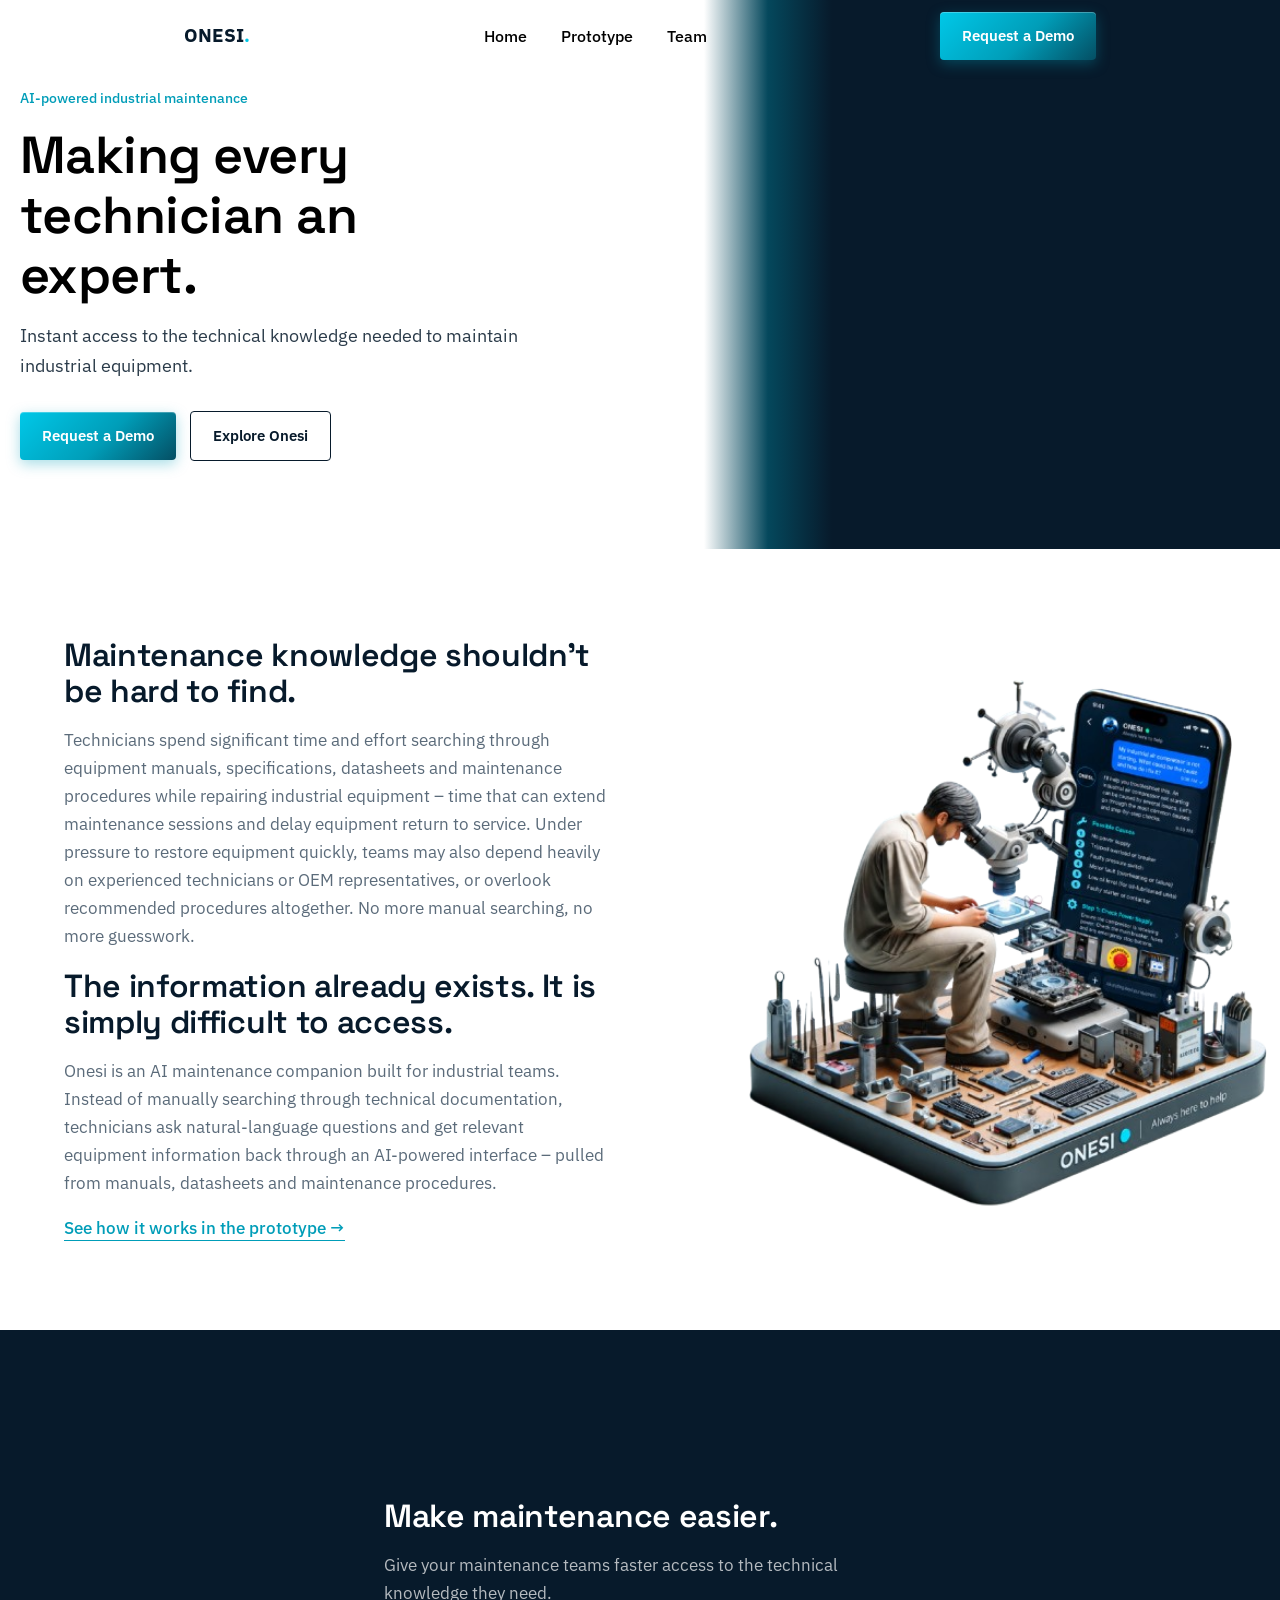
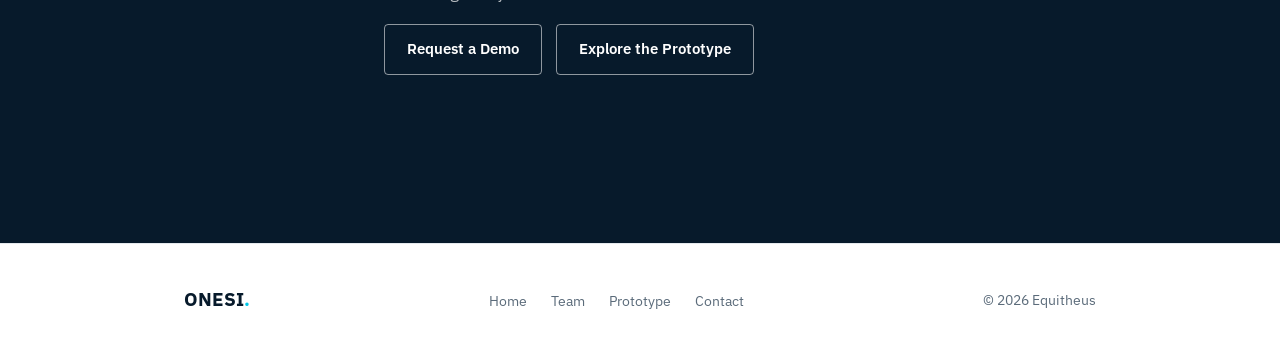
==== web/index.html @ 09b0ad9a "chore: scaffold project, move corpus and site, add config and manifest loader Co-Authored-By: Claude" ====
<!DOCTYPE html>
<html lang="en">
<head>
<meta charset="UTF-8">
<meta name="viewport" content="width=device-width, initial-scale=1.0">
<title>Onesi — AI-Powered Industrial Maintenance Intelligence</title>
<meta name="description" content="Onesi gives industrial maintenance teams instant access to the technical knowledge needed to maintain equipment, troubleshoot problems and work more efficiently.">
<link rel="preconnect" href="https://fonts.googleapis.com">
<link rel="preconnect" href="https://fonts.gstatic.com" crossorigin>
<link href="https://fonts.googleapis.com/css2?family=Space+Grotesk:wght@500;600;700&family=IBM+Plex+Sans:wght@400;500;600&display=swap" rel="stylesheet">
<link rel="stylesheet" href="assets/style.css">
</head>
<body>

<nav class="nav">
  <div class="nav-inner">
    <a href="index.html" class="brand">ONESI<span class="dot">.</span></a>
    <ul class="nav-links">
      <li><a href="index.html">Home</a></li>
      <li><a href="prototype.html">Prototype</a></li>
      <li><a href="team.html">Team</a></li>
    </ul>
    <div class="nav-cta">
      <a href="contact.html" class="btn btn-primary">Request a Demo</a>
      <button class="nav-toggle" aria-label="Toggle menu" aria-expanded="false"><span></span><span></span><span></span></button>
    </div>
  </div>
</nav>

<!-- HERO -->
<header class="hero">
  <div class="hero-media">
    <video src="hero-video.mp4" autoplay muted loop playsinline></video>
  </div>
  <div class="hero-scrim"></div>
  <div class="hero-content wide">
    <div class="hero-text">
      <span class="label">AI-powered industrial maintenance</span>
      <h1>Making every technician an expert.</h1>
      <p class="lede">Instant access to the technical knowledge needed to maintain industrial equipment.</p>
      <div class="btn-row">
        <a href="contact.html" class="btn btn-primary">Request a Demo</a>
        <a href="#solution" class="btn btn-outline-light">Explore Onesi</a>
      </div>
    </div>
  </div>
</header>

<!-- PROBLEM + SOLUTION -->
<section id="solution">
      <div class="col-left">
        <h2>Maintenance knowledge shouldn’t be hard to find.</h2>

        <p>Technicians spend significant time and effort searching through equipment manuals, specifications, datasheets and maintenance procedures while repairing industrial equipment – time that can extend maintenance sessions and delay equipment return to service. Under pressure to restore equipment quickly, teams may also depend heavily on experienced technicians or OEM representatives, or overlook recommended procedures altogether. No more manual searching, no more guesswork.</p>

        <h2>The information already exists. It is simply difficult to access.</h2>

        <p>Onesi is an AI maintenance companion built for industrial teams. Instead of manually searching through technical documentation, technicians ask natural-language questions and get relevant equipment information back through an AI-powered interface – pulled from manuals, datasheets and maintenance procedures.</p>

        <a href="prototype.html" class="text-link">See how it works in the prototype →</a>
    </div>

    <div class="col-right">
        <img src="helpline.png" alt="ONESI AI maintenance assistant">
    </div>
</section>

<!-- FINAL CTA -->
<section class="cta-band">
  <div class="col">
    <h2>Make maintenance easier.</h2>
    <p>Give your maintenance teams faster access to the technical knowledge they need.</p>
    <div class="btn-row">
      <a href="contact.html" class="btn btn-outline-light">Request a Demo</a>
      <a href="prototype.html" class="btn btn-outline-light">Explore the Prototype</a>
    </div>
  </div>
</section>

<footer>
  <div class="wide footer-row">
    <a href="index.html" class="brand">ONESI<span class="dot">.</span></a>
    <ul class="footer-links" style="display:flex; gap:24px; list-style:none; padding:0; margin:0;">
      <li><a href="index.html">Home</a></li>
      <li><a href="team.html">Team</a></li>
      <li><a href="prototype.html">Prototype</a></li>
      <li><a href="contact.html">Contact</a></li>
    </ul>
    <span class="footer-copy">© 2026 Equitheus</span>
  </div>
</footer>

<script src="assets/script.js"></script>
</body>
</html>
---- web/assets/style.css ----
/* ===========================================================
   EQUITHEUS / ONESI — simplified design system
=========================================================== */
:root{
  --navy: #071A2B;
  --steel: #5B6B7A;
  --white: #FFFFFF;
  --mist: #F6F8F9;
  --line: #E4E9ED;
  --cyan: #00C8E8;
  --cyan-deep: #009DB8;
  --orange: #FF8A00;

  --font-head: "Space Grotesk", "Segoe UI", sans-serif;
  --font-body: "IBM Plex Sans", "Segoe UI", sans-serif;

  --wide: 1040px;
  --content: 640px;
  --pad: clamp(24px, 6vw, 64px);
  --ease: cubic-bezier(.2,.7,.2,1);
}

*,*::before,*::after{ box-sizing: border-box; }
html{ scroll-behavior: smooth; }
@media (prefers-reduced-motion: reduce){
  html{ scroll-behavior: auto; }
  *{ animation-duration: .001ms !important; transition-duration: .001ms !important; }
}

body{
  margin:0;
  font-family: var(--font-body);
  color: var(--navy);
  background: var(--white);
  -webkit-font-smoothing: antialiased;
  line-height: 1.65;
  font-size: 17px;
}

h1,h2,h3{
  font-family: var(--font-head);
  color: var(--navy);
  margin: 0 0 .5em;
  line-height: 1.15;
  font-weight: 600;
  letter-spacing: -.01em;
}

p{ margin: 0 0 1em; color: var(--steel); }
a{ color: inherit; text-decoration: none;  }
img{ max-width: 100%; display:block; }
button{ font-family: inherit; }
ul{ margin:0; padding:0; ;}
li{ list-style: none;  }

.wide{ max-width: var(--wide); margin: 0 auto; padding: 0 var(--pad); }
.col{ max-width: var(--content); margin: 0 auto; padding: 0 var(--pad); }
.col-left{ max-width: 780px; margin: 0; padding: 0 var(--pad);  }

section{ padding: 88px 0; }
@media (max-width: 640px){ section{ padding: 56px 0; } }

.section-alt{ background: var(--mist); }
.rule{ border:none; border-top: 1px solid var(--line); margin: 0; }

.label{ display:block; font-size: 14px; color: var(--cyan-deep); margin-bottom: 16px; font-weight: 500; }

h2{ font-size: clamp(24px, 2.8vw, 32px); }

/* ---------- Buttons / links ---------- */
.btn{
  display:inline-flex; align-items:center; gap:.5em;
  padding: 12px 22px;
  border-radius: 4px;
  font-weight: 600;
  font-size: 15px;
  border: 1px solid var(--navy);
  cursor: pointer;
  transition: opacity .18s var(--ease), color .18s var(--ease), border-color .18s var(--ease);
}
.btn-primary{
  background: linear-gradient(135deg, var(--cyan) 0%, var(--cyan-deep) 55%, var(--navy) 130%);
  color: var(--white);
  border: none;
  box-shadow: 0 4px 14px rgba(0,157,184,.35), inset 0 1px 0 rgba(255,255,255,.25);
  transition: transform .18s var(--ease), box-shadow .18s var(--ease), opacity .18s var(--ease);
}
.btn-primary:hover{
  opacity: 1;
  transform: translateY(-2px);
  box-shadow: 0 8px 22px rgba(0,157,184,.45), inset 0 1px 0 rgba(255,255,255,.3);
}
.btn-primary:active{ transform: translateY(0); }
.btn-outline{ background: transparent; color: var(--navy); }
.btn-outline:hover{ border-color: var(--cyan-deep); color: var(--cyan-deep); }
.btn-outline-light{ background: transparent; color: var(--white); border-color: rgba(255,255,255,.55); }
.btn-outline-light:hover{ border-color: var(--white); }
.btn-row{ display:flex; gap: 14px; flex-wrap: wrap; align-items:center; }
.text-link{ color: var(--cyan-deep); font-weight: 500; border-bottom: 1px solid currentColor; padding-bottom: 1px; }
.text-link:hover{ color: var(--navy); }

/* ---------- Nav ---------- */
.nav {
    position: absolute;
    top: 0;
    left: 0;
    width: 100%;
    z-index: 100;
    background: transparent;
    border-bottom: none;
}
.nav-inner{
  max-width: var(--wide); margin: 0 auto; padding: 0 var(--pad);
  display:flex; align-items:center; justify-content:space-between;
  height: 72px;
}
.brand{ font-family: color(--white); font-weight: 700; font-size: 19px; }
.brand .dot{ color: var(--cyan); }
.nav-links{ display:flex; align-items:center; gap: 34px; }
.nav-links a{ font-size: 16px; font-weight: 500; color: #000; }
.nav-links a:hover, .nav-links a.active{ color: var(--cyan-deep); }
.nav-cta{ display:flex; align-items:center; gap: 18px; }
.nav-toggle{ display:none; background:none; border:none; cursor:pointer; padding: 6px; }
.nav-toggle span{ display:block; width: 20px; height: 2px; background: var(--navy); margin: 5px 0; }

@media (max-width: 860px){
  .nav-links{
    position: fixed; inset: 72px 0 0 0; background: var(--white);
    flex-direction: column; align-items: flex-start; gap: 0;
    padding: 8px var(--pad) 20px;
    transform: translateY(-8px); opacity:0; pointer-events:none;
    transition: opacity .2s var(--ease), transform .2s var(--ease);
    border-bottom: 1px solid var(--line);
  }
  .nav-links.open{ opacity:1; pointer-events:auto; transform: translateY(0); }
  .nav-links li{ width:100%; border-bottom: 1px solid var(--line); }
  .nav-links a{ display:block; padding: 15px 2px; }
  .nav-cta .btn{ padding: 9px 15px; font-size: 13.5px; }
  .nav-toggle{ display:block; }
}

/* ---------- Hero ---------- */
.hero{ position: relative; width: 100%; aspect-ratio: 21/9; min-height: 380px; overflow: hidden; background: var(--navy); }
.hero-media{ position:absolute; inset:0; width: 100%; height: 100%; }
.hero-media img, .hero-media video{ width:100%; height:100%; object-fit: cover; object-position: 62% center; display: block; }
.hero-scrim{
  position:absolute; inset:0;
  background: linear-gradient(90deg,
    rgba(255,255,255,1) 0%,
    rgba(255,255,255,1) 55%,
    rgba(0,157,184,.35) 60%,
    rgba(255,255,255,0) 65%,
    rgba(255,255,255,0) 100%);
}
.hero-content{ position:relative; height:100%; display:flex; align-items:center; }
.hero-content.wide{ padding-left: 20px; max-width: none; }
.hero-text{ max-width: 520px; padding: 40px 0; }
.hero-text .label{ color: var(--cyan-deep); }
.hero-text h1{ color: #000; font-size: clamp(32px, 4.6vw, 52px); margin-bottom: .3em; }
.hero-text .lede{ font-size: 18px; color: var(--navy); opacity: .85; max-width: 52ch; margin-bottom: 30px; }
.hero-text .btn-outline-light{ border-color: var(--navy); color: var(--navy); }
.hero-text .btn-outline-light:hover{ background: var(--navy); border-color: var(--navy); color: var(--white); }

@media (max-width: 640px){
  .hero{ aspect-ratio: 4/5.2; min-height: 480px; }
  .hero-media img{ object-position: 78% 20%; }
  .hero-scrim{ background: linear-gradient(0deg, rgba(255,255,255,1) 0%, rgba(255,255,255,1) 55%, rgba(0,157,184,.32) 60%, rgba(255,255,255,0) 65%, rgba(255,255,255,0) 100%); }
  .hero-content{ align-items: flex-end; padding-bottom: 30px; }
}

/* ---------- Plain section header ---------- */
.head{ max-width: 620px; margin-bottom: 36px; }

/* ---------- Plain lists ---------- */
.plain-list{ display:flex; flex-direction: column; }
.plain-list li{
  padding: 26px 0; border-top: 1px solid var(--line);
  display:grid; grid-template-columns: 120px 1fr; gap: 24px;
}
.plain-list li:last-child{ border-bottom: 1px solid var(--line); }
.plain-list .n{ font-family: var(--font-head); color: var(--cyan-deep); font-size: 15px; font-weight: 600; }
.plain-list h3{ font-size: 17px; margin-bottom: .3em; }
.plain-list p{ margin:0; font-size: 15.5px; }
@media (max-width: 620px){ .plain-list li{ grid-template-columns: 1fr; gap: 6px; } }

/* ---------- Simple two column ---------- */
.two-col{ display:grid; grid-template-columns: 1fr 1fr; gap: 60px; align-items:start; }
@media (max-width: 780px){ .two-col{ grid-template-columns: 1fr; gap: 30px; } }

/* ---------- Word list (features / industries) ---------- */
.word-list{ display:flex; flex-wrap: wrap; gap: 12px; }
.word-list span{ font-size: 14.5px; padding: 9px 16px; border: 1px solid var(--line); border-radius: 30px; color: var(--navy); }
.word-list span.primary{ border-color: var(--navy); background: var(--navy); color: var(--white); }

/* ---------- Simple value row ---------- */
.value-row{ display:flex; flex-direction: column; }
.value-row .item{ padding: 24px 0; border-top: 1px solid var(--line); display:flex; gap: 24px; }
.value-row .item:last-child{ border-bottom: 1px solid var(--line); }
.value-row h3{ font-size: 16px; min-width: 190px; margin:0; }
.value-row p{ margin:0; font-size: 15px; }
@media (max-width: 620px){ .value-row .item{ flex-direction: column; gap: 6px; } }

/* ---------- Prototype mock, simplified ---------- */
.mock{ border: 1px solid var(--line); border-radius: 6px; overflow: hidden; }
.mock-bar{ display:flex; justify-content: space-between; padding: 14px 18px; border-bottom: 1px solid var(--line); font-size: 13px; color: var(--steel); }
.mock-bar .live{ color: var(--cyan-deep); }
.mock-body{ padding: 22px; display:flex; flex-direction: column; gap: 14px; }
.mock-msg{ max-width: 80%; padding: 12px 15px; border-radius: 8px; font-size: 14.5px; }
.mock-msg.user{ align-self: flex-end; background: var(--navy); color: var(--white); }
.mock-msg.ai{ align-self: flex-start; background: var(--mist); border: 1px solid var(--line); color: var(--navy); }
.mock-msg .who{ display:block; font-size: 11px; text-transform: uppercase; letter-spacing:.04em; opacity:.6; margin-bottom: 5px; }

/* ---------- Status pill ---------- */
.pill{ display:inline-flex; align-items:center; gap: 8px; font-size: 13px; color: var(--steel); padding: 6px 14px; border-radius: 30px; border: 1px solid var(--line); }
.pill .dot{ width:7px; height:7px; border-radius:50%; background: var(--orange); }

/* ---------- Forms ---------- */
.form-grid{ display:grid; grid-template-columns: 1fr 1fr; gap: 18px; }
.form-grid .full{ grid-column: 1 / -1; }
@media (max-width: 560px){ .form-grid{ grid-template-columns: 1fr; } }
label{ display:block; font-size: 13.5px; font-weight: 500; color: var(--navy); margin-bottom: 6px; }
input, select, textarea{
  width:100%; padding: 11px 13px; border: 1px solid var(--line); border-radius: 4px;
  font-family: var(--font-body); font-size: 14.5px; color: var(--navy); background: var(--white);
}
input:focus, select:focus, textarea:focus{ outline: none; border-color: var(--cyan-deep); }
textarea{ resize: vertical; min-height: 100px; }
.form-note{ font-size: 13.5px; color: var(--steel); margin-top: 14px; }
.form-success{
  display:none; border: 1px solid var(--line); background: var(--mist); color: var(--navy);
  padding: 14px 16px; border-radius: 4px; font-size: 14px; margin-top: 16px;
}
.form-success.show{ display:block; }

/* ---------- Team ---------- */
.team-grid{ display:grid; grid-template-columns: repeat(2, 1fr); gap: 40px 32px; }
@media (max-width: 620px){ .team-grid{ grid-template-columns: 1fr; } }
.team-item{ display:flex; gap: 18px; padding-top: 24px; border-top: 1px solid var(--line); }
.team-photo{
  width: 64px; height: 64px; border-radius: 50%; background: var(--mist); border: 1px solid var(--line);
  display:flex; align-items:center; justify-content:center; flex: none;
  font-family: var(--font-head); font-weight: 600; color: var(--steel); font-size: 17px;
}
.team-item h3{ font-size: 17px; margin-bottom: 2px; }
.team-item .role{ font-size: 13.5px; color: var(--cyan-deep); margin-bottom: 8px; display:block; }
.team-item p{ font-size: 14.5px; margin: 0; }

/* ---------- CTA band ---------- */
.cta-band{ background: var(--navy); color: var(--white); }
.cta-band .col{ text-align: left; padding-top: 80px; padding-bottom: 80px;  }
.cta-band h2{ color: var(--white); }
.cta-band p{ color: rgba(255,255,255,.7); max-width: 50ch; }

/* ---------- Footer ---------- */
footer{ border-top: 1px solid var(--line); padding: 40px 0; }
.footer-row{ display:flex; align-items:center; justify-content:space-between; gap: 20px; flex-wrap: wrap; }
.footer-links{ display:flex; gap: 24px; flex-wrap: wrap; }
.footer-links a{ font-size: 14px; color: var(--steel); }
.footer-links a:hover{ color: var(--navy); }
.footer-copy{ font-size: 13.5px; color: var(--steel); }

/* ---------- Reveal ---------- */
.reveal{ opacity: 0; transform: translateY(10px); transition: opacity .5s var(--ease), transform .5s var(--ease); }
.reveal.in{ opacity:1; transform: translateY(0); }
#solution {
    display: flex;
    align-items: center;
    justify-content: space-between;
    gap: 60px;
}

#solution .col-left {
    width: 55%;
}

#solution .col-right {
    width: 45%;
    display: flex;
    justify-content: center;
    align-items: center;
}

#solution .col-right img {
    width: 100%;
    max-width: 550px;
    height: auto;
    cursor: pointer;
}

#solution .col-right img:hover {
    animation: onesiBounce 0.7s ease;
}

@keyframes onesiBounce {
    0% { transform: translateY(0); }
    30% { transform: translateY(-25px); }
    50% { transform: translateY(0); }
    70% { transform: translateY(-12px); }
    100% { transform: translateY(0); }
}
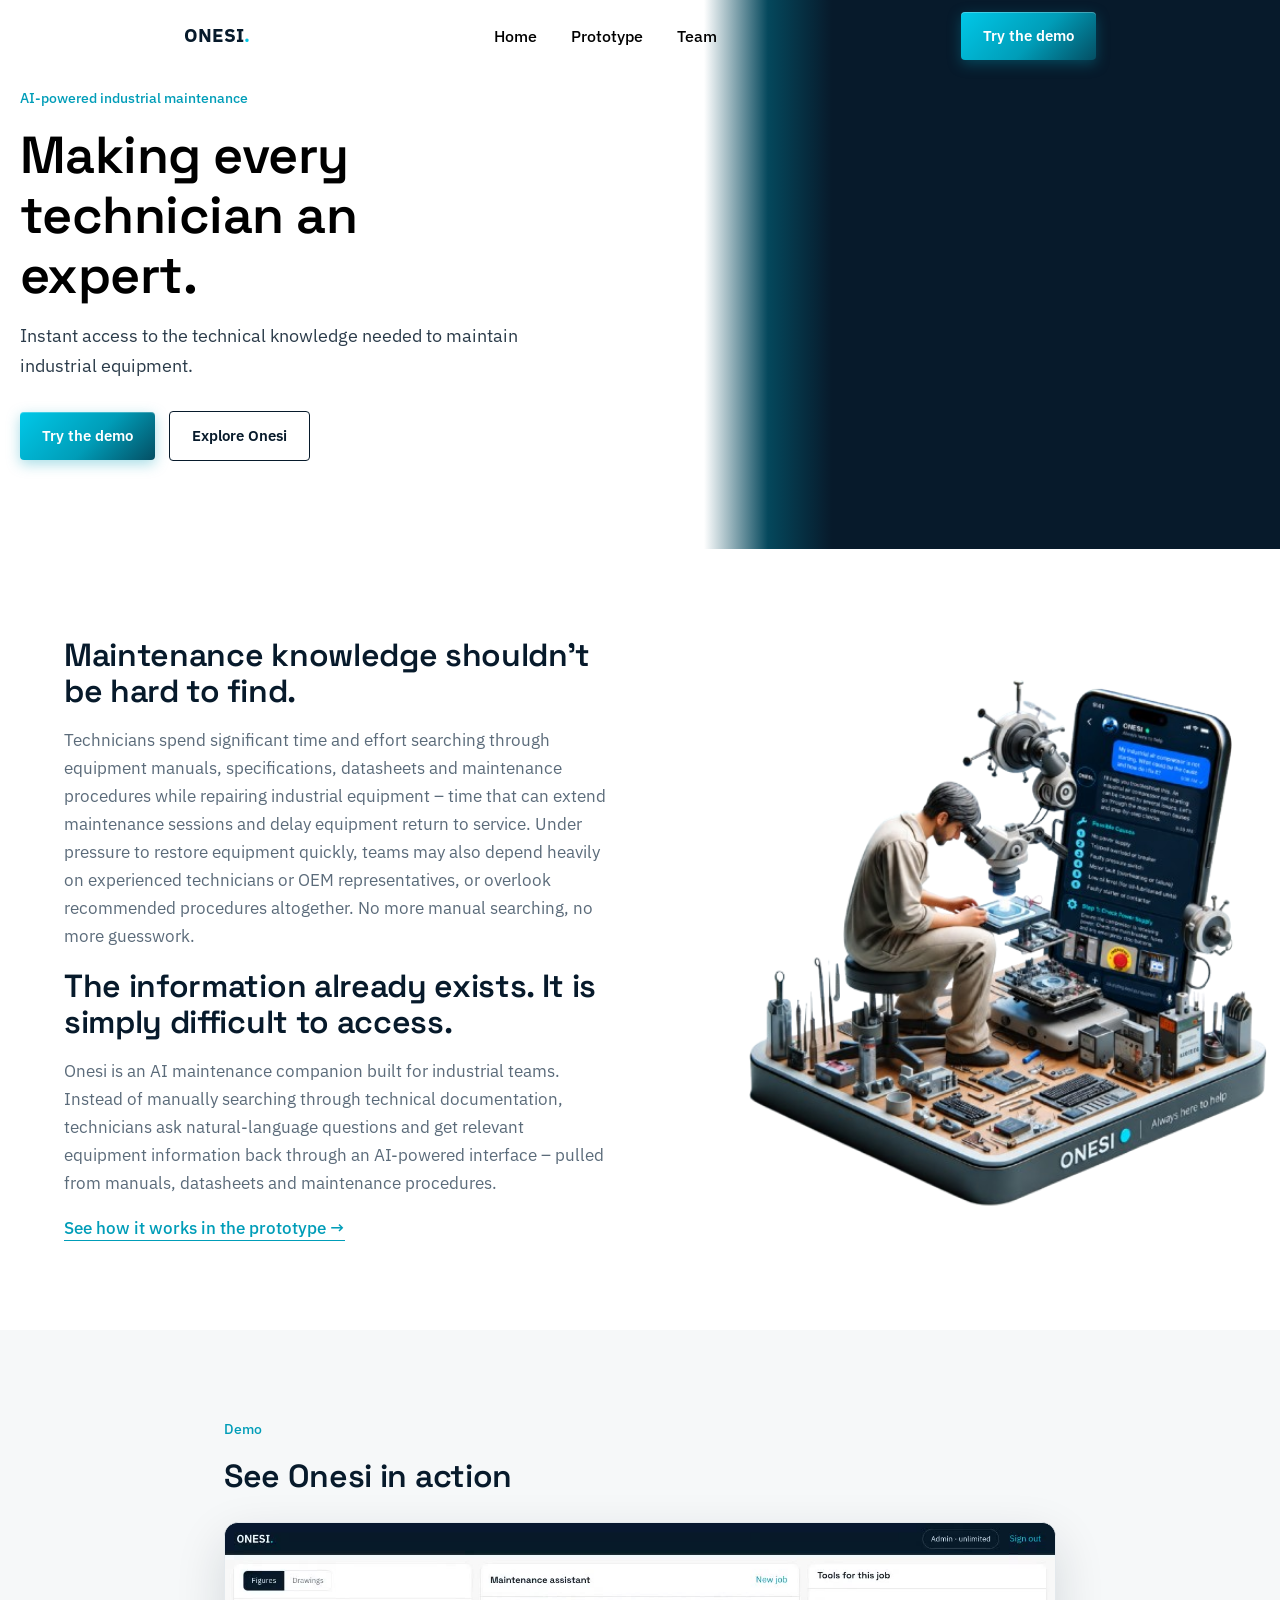
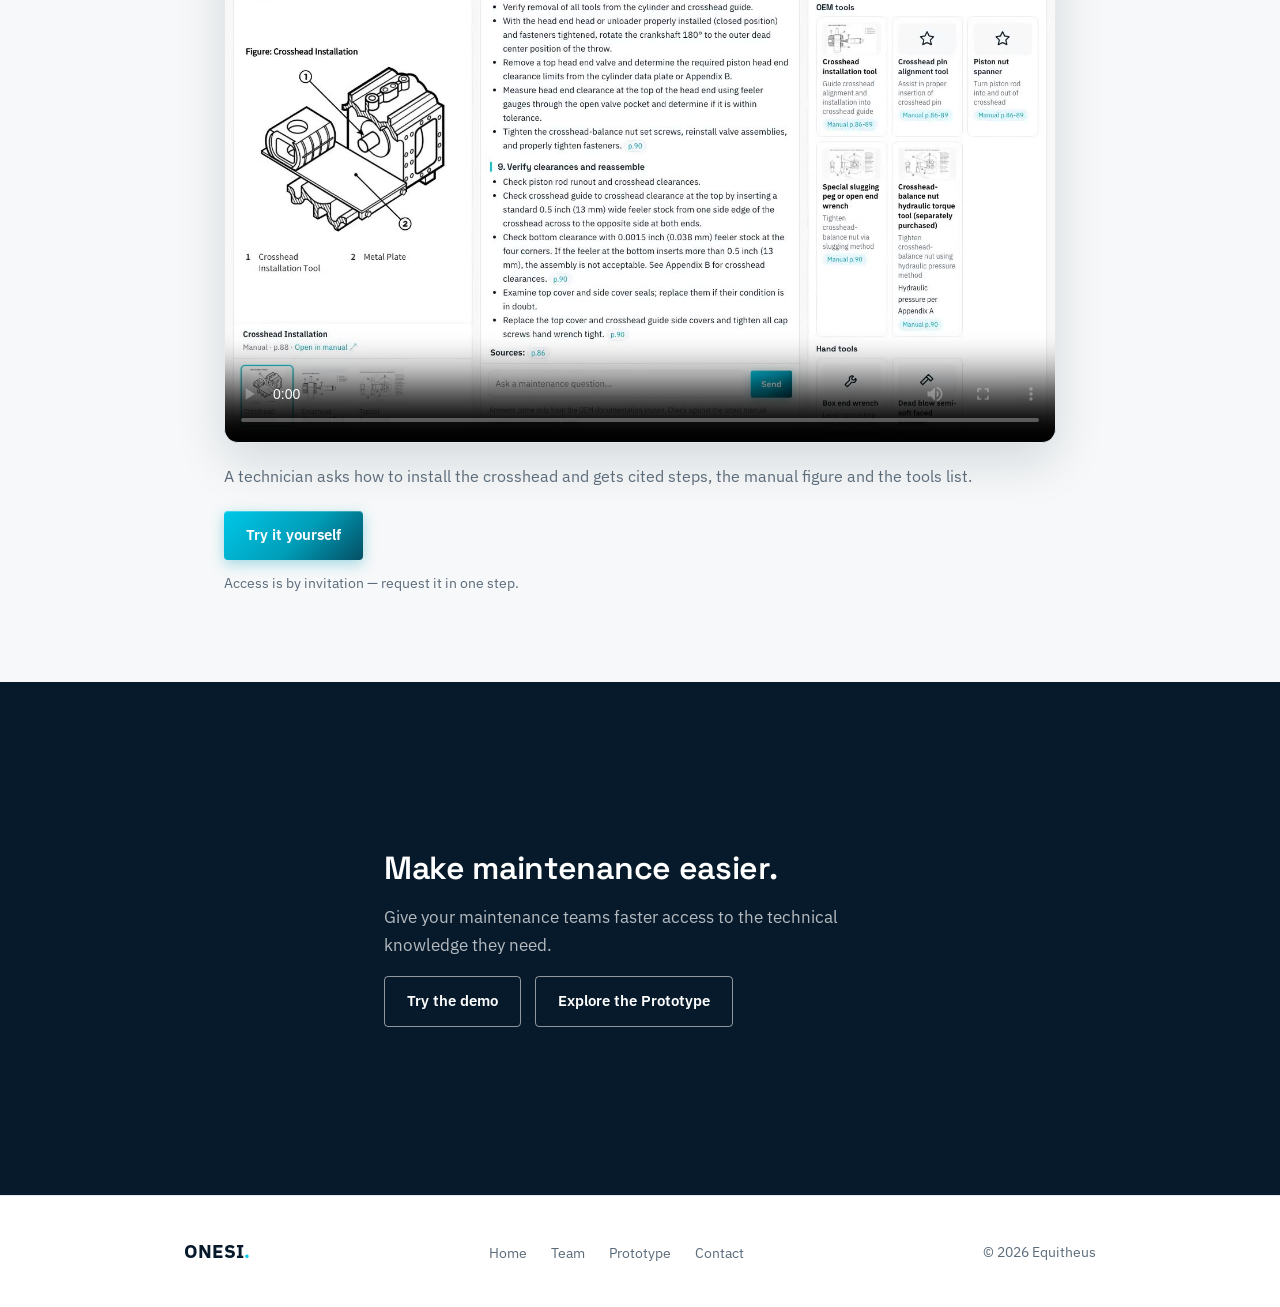
==== commit 57dd4eb9: "feat(web): link site to the demo, add demo video section Co-Authored-By: Claude Opus 5.5 <noreply@an" ====
--- a/web/index.html
+++ b/web/index.html
@@ -21,7 +21,7 @@
       <li><a href="team.html">Team</a></li>
     </ul>
     <div class="nav-cta">
-      <a href="contact.html" class="btn btn-primary">Request a Demo</a>
+      <a href="/demo" class="btn btn-primary">Try the demo</a>
       <button class="nav-toggle" aria-label="Toggle menu" aria-expanded="false"><span></span><span></span><span></span></button>
     </div>
   </div>
@@ -39,7 +39,7 @@
       <h1>Making every technician an expert.</h1>
       <p class="lede">Instant access to the technical knowledge needed to maintain industrial equipment.</p>
       <div class="btn-row">
-        <a href="contact.html" class="btn btn-primary">Request a Demo</a>
+        <a href="/demo" class="btn btn-primary">Try the demo</a>
         <a href="#solution" class="btn btn-outline-light">Explore Onesi</a>
       </div>
     </div>
@@ -65,13 +65,29 @@
     </div>
 </section>
 
+<!-- DEMO VIDEO -->
+<section id="demo-video" class="section-alt">
+  <div class="col demo-video-wrap">
+    <span class="label">Demo</span>
+    <h2>See Onesi in action</h2>
+    <div class="demo-video-frame">
+      <video src="demo-video.mp4" controls playsinline preload="metadata" poster="demo-poster.jpg"></video>
+    </div>
+    <p class="demo-video-caption">A technician asks how to install the crosshead and gets cited steps, the manual figure and the tools list.</p>
+    <div class="btn-row">
+      <a href="/demo" class="btn btn-primary">Try it yourself</a>
+    </div>
+    <p class="demo-video-note">Access is by invitation — request it in one step.</p>
+  </div>
+</section>
+
 <!-- FINAL CTA -->
 <section class="cta-band">
   <div class="col">
     <h2>Make maintenance easier.</h2>
     <p>Give your maintenance teams faster access to the technical knowledge they need.</p>
     <div class="btn-row">
-      <a href="contact.html" class="btn btn-outline-light">Request a Demo</a>
+      <a href="/demo" class="btn btn-outline-light">Try the demo</a>
       <a href="prototype.html" class="btn btn-outline-light">Explore the Prototype</a>
     </div>
   </div>
--- a/web/assets/style.css
+++ b/web/assets/style.css
@@ -297,4 +297,10 @@
     50% { transform: translateY(0); }
     70% { transform: translateY(-12px); }
     100% { transform: translateY(0); }
-}+}
+/* ---------- Home: demo video ---------- */
+#demo-video .demo-video-wrap{ max-width: 960px; }
+.demo-video-frame{ margin-top: 28px; border-radius: 14px; overflow: hidden; border: 1px solid var(--line); background: var(--navy); box-shadow: 0 18px 50px rgba(7,26,43,.14); }
+.demo-video-frame video{ display:block; width:100%; height:auto; aspect-ratio: 16/10; }
+.demo-video-caption{ margin: 20px 0 22px; color: var(--steel); font-size: 16px; }
+.demo-video-note{ margin: 12px 0 0; font-size: 13.5px; color: var(--steel); }
